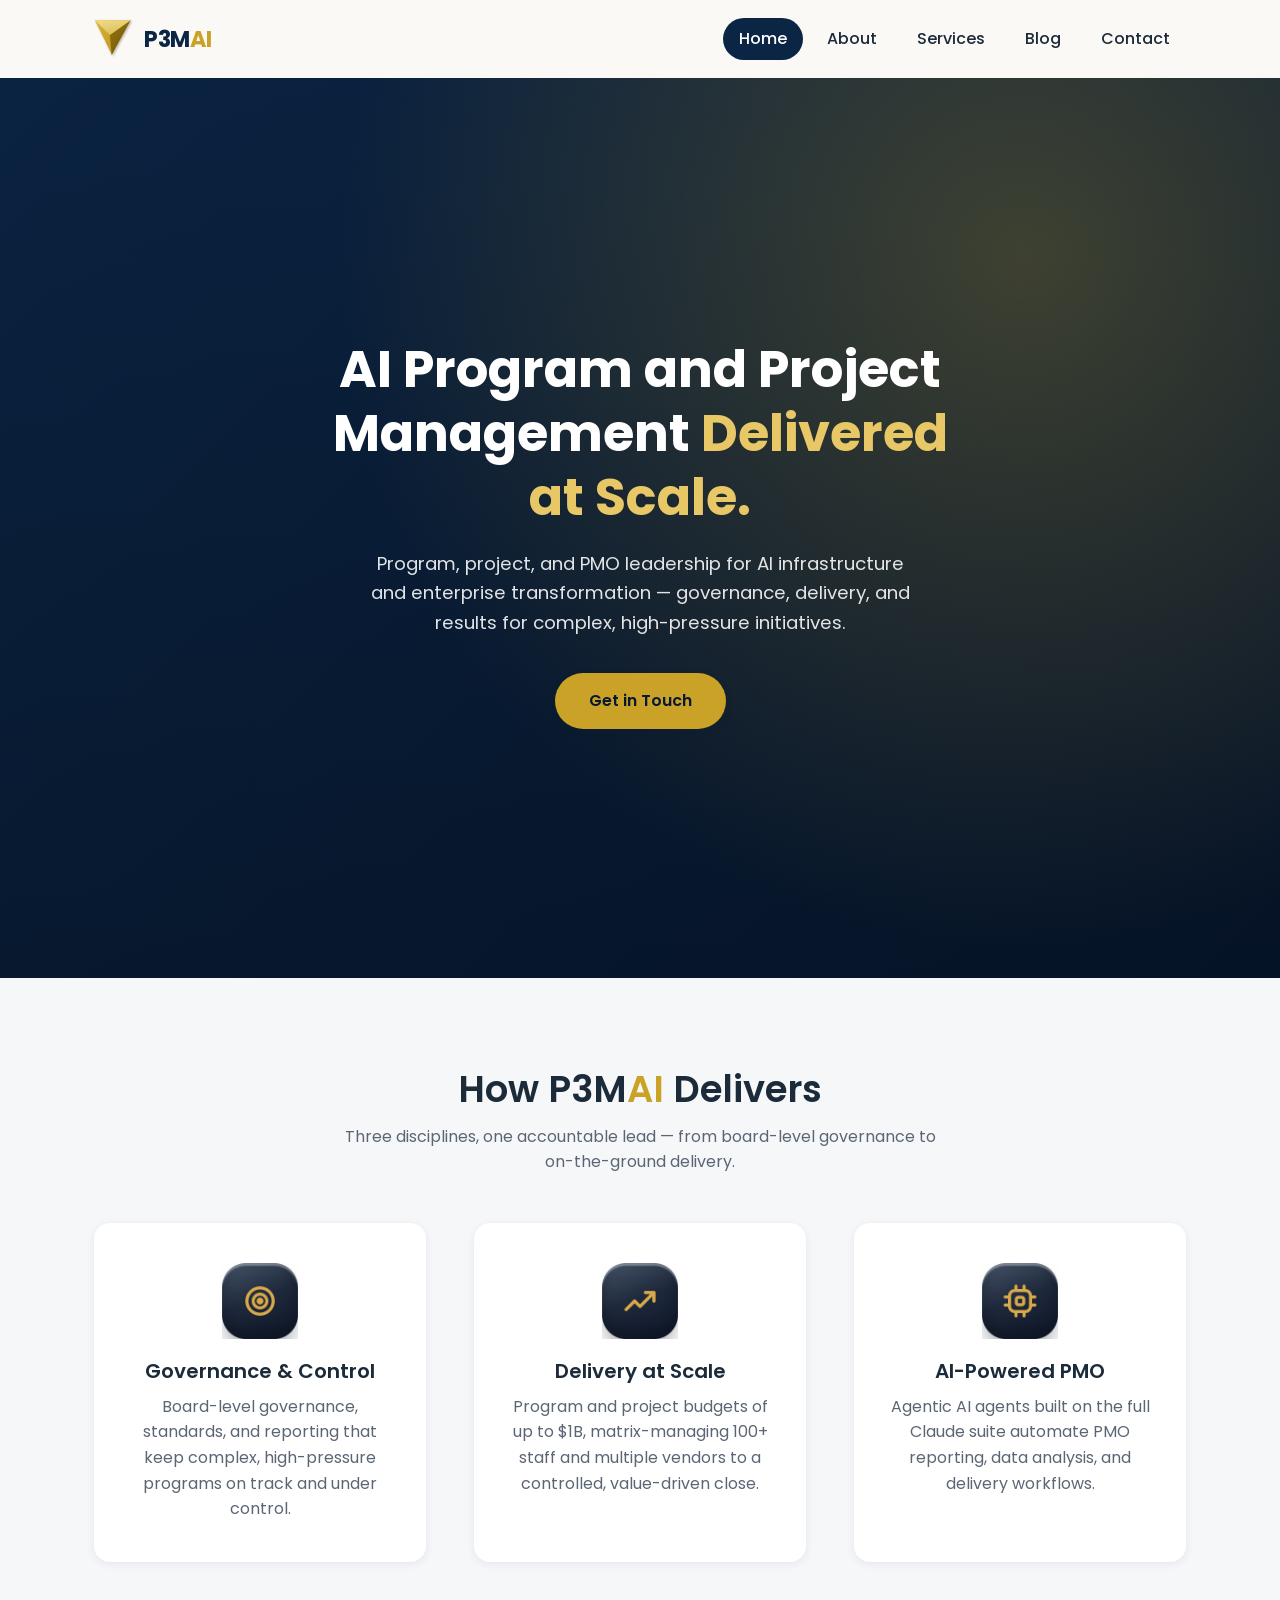
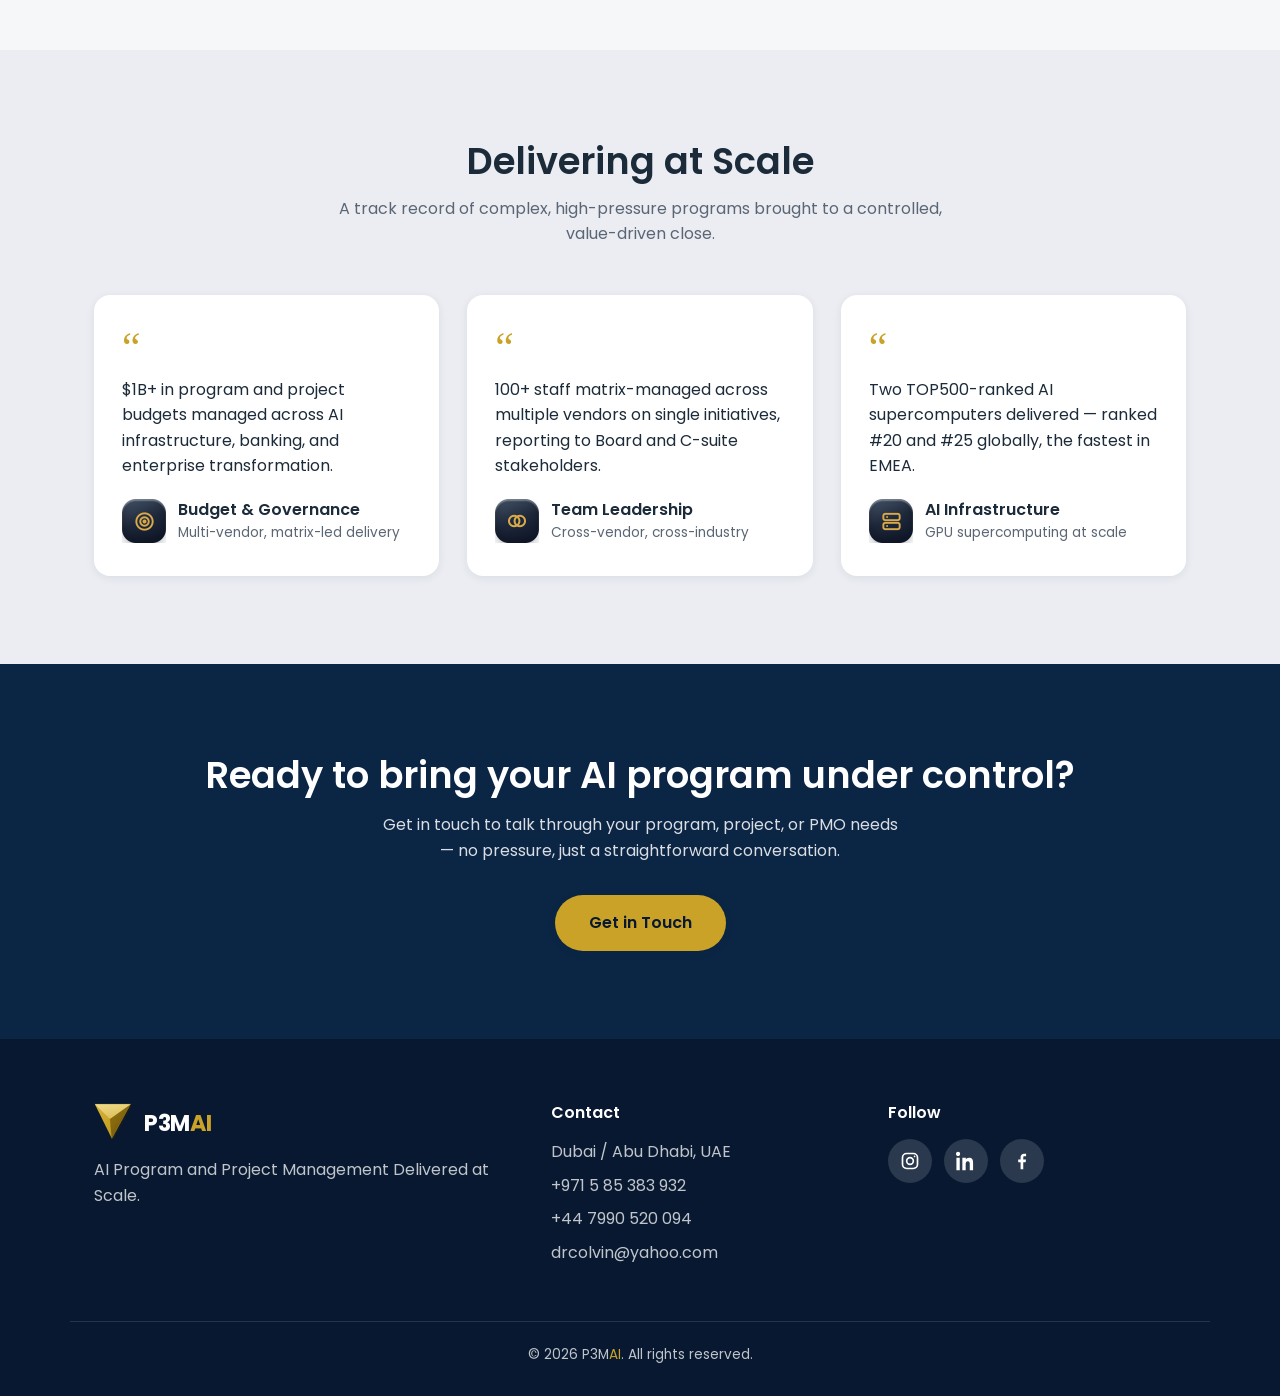
==== index.html @ a496d107 "Website: P3MAI logo lockup across pages + cache-bust + image fix Add the "P3MAI" text lockup beside " ====
<!DOCTYPE html>
<html lang="en">
<head>
  <meta charset="UTF-8">
  <meta name="viewport" content="width=device-width, initial-scale=1.0">
  <title>P3MAI | AI Program and Project Management Delivered at Scale</title>
  <meta name="description" content="P3MAI delivers Program, Project, and PMO management for AI infrastructure and enterprise transformation — governance, delivery, and results at scale.">
  <link rel="icon" type="image/svg+xml" href="favicon.svg?v=2">
  <link rel="preconnect" href="https://fonts.googleapis.com">
  <link rel="preconnect" href="https://fonts.gstatic.com" crossorigin>
  <link href="https://fonts.googleapis.com/css2?family=Poppins:wght@400;500;600;700&display=swap" rel="stylesheet">
  <link rel="stylesheet" href="style.css?v=4">
</head>
<body>

  <div class="page-transition" id="page-transition" aria-hidden="true">
    <div class="loader-mark">P</div>
  </div>

  <header class="site-header">
    <nav class="navbar container">
      <a href="index.html" class="logo"><img src="logo-triangle-navy.svg" alt="P3MAI" class="logo-mark"><span class="logo-text">P3M<span class="brand-ai">AI</span></span></a>
      <button class="nav-toggle" aria-label="Toggle navigation" aria-expanded="false">
        <span></span><span></span><span></span>
      </button>
      <ul class="nav-links">
        <li><a href="index.html" class="active">Home</a></li>
        <li><a href="about.html">About</a></li>
        <li><a href="services.html">Services</a></li>
        <li><a href="blog.html">Blog</a></li>
        <li><a href="contact.html">Contact</a></li>
      </ul>
    </nav>
  </header>

  <main>

    <!-- Hero -->
    <section class="hero">
      <div class="container hero-content">
        <h1>AI Program and Project Management <span>Delivered at Scale.</span></h1>
        <p>Program, project, and PMO leadership for AI infrastructure and enterprise transformation — governance, delivery, and results for complex, high-pressure initiatives.</p>
        <a href="contact.html" class="btn btn-accent">Get in Touch</a>
      </div>
    </section>

    <!-- Features -->
    <section class="features">
      <div class="container">
        <h2 class="section-title reveal">How P3M<span style="color:#C9A227">AI</span> Delivers</h2>
        <p class="section-subtitle reveal">Three disciplines, one accountable lead — from board-level governance to on-the-ground delivery.</p>
        <div class="feature-cards">
          <div class="card reveal">
            <div class="card-icon" style="background:none;width:76px;height:76px;"><img src="governance-and-control.png" alt="Governance and Control" style="width:100%;height:100%;display:block;"></div>
            <h3>Governance &amp; Control</h3>
            <p>Board-level governance, standards, and reporting that keep complex, high-pressure programs on track and under control.</p>
          </div>
          <div class="card reveal">
            <div class="card-icon" style="background:none;width:76px;height:76px;"><img src="delivery-at-scale.png" alt="Delivery at Scale" style="width:100%;height:100%;display:block;"></div>
            <h3>Delivery at Scale</h3>
            <p>Program and project budgets of up to $1B, matrix-managing 100+ staff and multiple vendors to a controlled, value-driven close.</p>
          </div>
          <div class="card reveal">
            <div class="card-icon" style="background:none;width:76px;height:76px;"><img src="ai-powered-pmo.png" alt="AI-Powered PMO" style="width:100%;height:100%;display:block;"></div>
            <h3>AI-Powered PMO</h3>
            <p>Agentic AI agents built on the full Claude suite automate PMO reporting, data analysis, and delivery workflows.</p>
          </div>
        </div>
      </div>
    </section>

    <!-- Track record -->
    <section class="testimonials">
      <div class="container">
        <h2 class="section-title reveal">Delivering at Scale</h2>
        <p class="section-subtitle reveal">A track record of complex, high-pressure programs brought to a controlled, value-driven close.</p>
        <div class="testimonial-grid">
          <div class="testimonial-card reveal">
            <div class="quote-mark">&ldquo;</div>
            <p class="quote">$1B+ in program and project budgets managed across AI infrastructure, banking, and enterprise transformation.</p>
            <div class="testimonial-author">
              <div class="author-avatar" style="background:none;width:44px;height:44px;"><img src="mini-budget-governance.png" alt="Budget and Governance" style="width:100%;height:100%;display:block;"></div>
              <div>
                <div class="author-name">Budget &amp; Governance</div>
                <div class="author-role">Multi-vendor, matrix-led delivery</div>
              </div>
            </div>
          </div>
          <div class="testimonial-card reveal">
            <div class="quote-mark">&ldquo;</div>
            <p class="quote">100+ staff matrix-managed across multiple vendors on single initiatives, reporting to Board and C-suite stakeholders.</p>
            <div class="testimonial-author">
              <div class="author-avatar" style="background:none;width:44px;height:44px;"><img src="mini-team-leadership.png" alt="Team Leadership" style="width:100%;height:100%;display:block;"></div>
              <div>
                <div class="author-name">Team Leadership</div>
                <div class="author-role">Cross-vendor, cross-industry</div>
              </div>
            </div>
          </div>
          <div class="testimonial-card reveal">
            <div class="quote-mark">&ldquo;</div>
            <p class="quote">Two TOP500-ranked AI supercomputers delivered — ranked #20 and #25 globally, the fastest in EMEA.</p>
            <div class="testimonial-author">
              <div class="author-avatar" style="background:none;width:44px;height:44px;"><img src="mini-ai-infrastructure.png" alt="AI Infrastructure" style="width:100%;height:100%;display:block;"></div>
              <div>
                <div class="author-name">AI Infrastructure</div>
                <div class="author-role">GPU supercomputing at scale</div>
              </div>
            </div>
          </div>
        </div>
      </div>
    </section>

    <!-- CTA -->
    <section class="cta">
      <div class="container cta-content reveal">
        <h2>Ready to bring your AI program under control?</h2>
        <p>Get in touch to talk through your program, project, or PMO needs — no pressure, just a straightforward conversation.</p>
        <a href="contact.html" class="btn btn-accent">Get in Touch</a>
      </div>
    </section>

  </main>

  <footer class="site-footer">
    <div class="container footer-grid">
      <div class="footer-brand">
        <span class="footer-logo-lockup"><img src="logo-triangle-white.svg" alt="P3MAI" class="footer-logo-mark"><span class="logo-text">P3M<span class="brand-ai">AI</span></span></span>
        <p>AI Program and Project Management Delivered at Scale.</p>
      </div>
      <div class="footer-contact">
        <h4>Contact</h4>
        <p>Dubai / Abu Dhabi, UAE</p>
        <p><a href="tel:+971585383932">+971 5 85 383 932</a></p>
        <p><a href="tel:+447990520094">+44 7990 520 094</a></p>
        <p><a href="mailto:drcolvin@yahoo.com">drcolvin@yahoo.com</a></p>
      </div>
      <div class="footer-social">
        <h4>Follow</h4>
        <div class="social-row">
          <a href="https://instagram.com" target="_blank" rel="noopener" aria-label="Instagram">
            <svg viewBox="0 0 24 24" width="20" height="20" fill="none" stroke="currentColor" stroke-width="2"><rect x="3" y="3" width="18" height="18" rx="5"/><circle cx="12" cy="12" r="4"/><circle cx="17.5" cy="6.5" r="1" fill="currentColor" stroke="none"/></svg>
          </a>
          <a href="https://www.linkedin.com/in/douglascolvin/" target="_blank" rel="noopener" aria-label="LinkedIn">
            <svg viewBox="0 0 24 24" width="20" height="20" fill="currentColor"><path d="M4.98 3.5C4.98 4.88 3.87 6 2.5 6S0 4.88 0 3.5 1.12 1 2.5 1s2.48 1.12 2.48 2.5zM.5 8h4V23h-4V8zm7.5 0h3.83v2.05h.05c.53-1 1.85-2.05 3.8-2.05 4.07 0 4.82 2.68 4.82 6.16V23h-4v-6.84c0-1.63-.03-3.73-2.27-3.73-2.27 0-2.62 1.77-2.62 3.6V23h-4V8z"/></svg>
          </a>
          <a href="https://facebook.com" target="_blank" rel="noopener" aria-label="Facebook">
            <svg viewBox="0 0 24 24" width="20" height="20" fill="currentColor"><path d="M13.5 22v-8.5h2.85l.43-3.31H13.5V8c0-.96.27-1.62 1.65-1.62h1.76V3.42C16.6 3.36 15.6 3.27 14.43 3.27c-2.45 0-4.13 1.5-4.13 4.24v2.68H7.44v3.31h2.86V22h3.2z"/></svg>
          </a>
        </div>
      </div>
    </div>
    <div class="footer-bottom container">
      <p>&copy; 2026 P3M<span style="color:#C9A227">AI</span>. All rights reserved.</p>
    </div>
  </footer>

  <script src="script.js"></script>
</body>
</html>
---- style.css ----
/* =========================================================
   P3MAI — Shared Stylesheet
   ========================================================= */

:root {
  --color-primary: #0B2545;
  --color-primary-dark: #071830;
  --color-primary-light: #1B3F6E;
  --color-accent: #C9A227;
  --color-accent-dark: #A8841C;
  --color-danger: #C0392B;
  --color-bg: #F6F7F9;
  --color-bg-alt: #EBEDF2;
  --color-text: #1C2B3A;
  --color-text-muted: #5B6675;
  --color-white: #ffffff;
  --font-main: 'Poppins', 'Segoe UI', system-ui, -apple-system, sans-serif;

  --radius-sm: 8px;
  --radius-md: 16px;
  --radius-lg: 28px;
  --shadow-sm: 0 2px 8px rgba(11, 37, 69, 0.08);
  --shadow-md: 0 8px 24px rgba(11, 37, 69, 0.12);
  --shadow-lg: 0 16px 40px rgba(11, 37, 69, 0.20);
  --transition: 0.25s ease;
}

/* ---------- Reset ---------- */
* , *::before, *::after { box-sizing: border-box; }
html { scroll-behavior: smooth; }
body, h1, h2, h3, h4, p, ul, blockquote, figure { margin: 0; }
ul { padding: 0; list-style: none; }
img { max-width: 100%; display: block; }
a { color: inherit; text-decoration: none; transition: color var(--transition); }
button { font: inherit; cursor: pointer; border: none; background: none; }
input, textarea { font: inherit; }

body {
  font-family: var(--font-main);
  background: var(--color-bg);
  color: var(--color-text);
  line-height: 1.6;
  -webkit-font-smoothing: antialiased;
}

.container {
  width: 100%;
  max-width: 1140px;
  margin: 0 auto;
  padding: 0 24px;
}

h1, h2, h3, h4 { font-weight: 600; line-height: 1.25; color: var(--color-text); }
h1 { font-size: clamp(2.1rem, 4vw, 3.2rem); font-weight: 700; }
h2 { font-size: clamp(1.6rem, 3vw, 2.3rem); }
h3 { font-size: 1.25rem; }
p { color: var(--color-text-muted); }

section { padding: 88px 0; }

.section-title { text-align: center; margin-bottom: 12px; }
.section-subtitle {
  text-align: center;
  max-width: 620px;
  margin: 0 auto 48px;
}

/* ---------- Buttons ---------- */
.btn {
  display: inline-block;
  padding: 15px 34px;
  border-radius: 999px;
  font-weight: 600;
  font-size: 1rem;
  transition: transform var(--transition), box-shadow var(--transition), background var(--transition);
}
.btn-primary {
  background: var(--color-primary);
  color: var(--color-white);
  box-shadow: var(--shadow-sm);
}
.btn-primary:hover {
  background: var(--color-primary-light);
  transform: translateY(-3px);
  box-shadow: var(--shadow-md);
}
.btn-accent {
  background: var(--color-accent);
  color: var(--color-primary-dark);
  box-shadow: var(--shadow-sm);
}
.btn-accent:hover {
  background: var(--color-accent-dark);
  color: var(--color-primary-dark);
  transform: translateY(-3px);
  box-shadow: var(--shadow-md);
}
.btn-outline {
  background: transparent;
  color: var(--color-primary);
  border: 2px solid var(--color-primary);
  padding: 13px 32px;
}
.btn-outline:hover {
  background: var(--color-primary);
  color: var(--color-white);
  transform: translateY(-3px);
}
.btn-block { display: block; width: 100%; text-align: center; }

/* =========================================================
   Header / Navigation
   ========================================================= */
.site-header {
  position: sticky;
  top: 0;
  z-index: 100;
  background: rgba(250, 249, 246, 0.92);
  backdrop-filter: blur(8px);
  box-shadow: 0 1px 0 rgba(45, 52, 54, 0.06);
  transition: box-shadow var(--transition);
}
.site-header.scrolled { box-shadow: var(--shadow-sm); }

.navbar {
  display: flex;
  align-items: center;
  justify-content: space-between;
  padding: 18px 24px;
}

.logo {
  display: flex;
  align-items: center;
}
.logo-mark {
  display: block;
  height: 40px;
  width: auto;
}
.logo-text {
  margin-left: 10px;
  font-weight: 700;
  font-size: 1.4rem;
  letter-spacing: -0.5px;
  line-height: 1;
  color: var(--color-primary);
}
.logo-text .brand-ai { color: var(--color-accent); }

.nav-links {
  display: flex;
  gap: 8px;
  align-items: center;
}

.nav-links li a {
  display: inline-block;
  padding: 8px 16px;
  border-radius: 999px;
  font-weight: 500;
  color: var(--color-text);
  position: relative;
  transition: color var(--transition), background var(--transition);
}
.nav-links li a:hover { background: var(--color-bg-alt); color: var(--color-primary); }
.nav-links li a.active {
  background: var(--color-primary);
  color: var(--color-white);
}

.nav-toggle {
  display: none;
  flex-direction: column;
  gap: 5px;
  padding: 8px;
  z-index: 110;
}
.nav-toggle span {
  width: 26px;
  height: 3px;
  border-radius: 2px;
  background: var(--color-primary);
  transition: transform var(--transition), opacity var(--transition);
}
.nav-toggle.open span:nth-child(1) { transform: translateY(8px) rotate(45deg); }
.nav-toggle.open span:nth-child(2) { opacity: 0; }
.nav-toggle.open span:nth-child(3) { transform: translateY(-8px) rotate(-45deg); }

/* =========================================================
   Hero
   ========================================================= */
.hero {
  background: linear-gradient(135deg, var(--color-primary) 0%, var(--color-primary-dark) 100%);
  color: var(--color-white);
  min-height: 100vh;
  display: flex;
  align-items: center;
  padding: 120px 0 110px;
  text-align: center;
  position: relative;
  overflow: hidden;
}
.hero::before {
  content: "";
  position: absolute;
  inset: 0;
  background: linear-gradient(180deg, rgba(0,0,0,0.05) 0%, rgba(0,0,0,0.22) 100%);
  pointer-events: none;
}
.hero::after {
  content: "";
  position: absolute;
  inset: 0;
  background: radial-gradient(circle at 80% 20%, rgba(201,162,39,0.28), transparent 55%);
  pointer-events: none;
}
.hero-content { position: relative; z-index: 1; max-width: 720px; margin: 0 auto; width: 100%; }
.hero h1 { color: var(--color-white); margin-bottom: 20px; }
.hero h1 span { color: #E8C766; }
.hero p {
  color: rgba(255,255,255,0.88);
  font-size: 1.15rem;
  max-width: 560px;
  margin: 0 auto 36px;
}

.page-hero {
  background: linear-gradient(135deg, var(--color-primary) 0%, var(--color-primary-dark) 100%);
  color: var(--color-white);
  padding: 100px 0 64px;
  text-align: center;
}
.page-hero h1 { color: var(--color-white); }
.page-hero p { color: rgba(255,255,255,0.85); max-width: 560px; margin: 14px auto 0; }

/* =========================================================
   Feature cards (Home)
   ========================================================= */
.feature-cards {
  display: grid;
  grid-template-columns: repeat(3, 1fr);
  gap: 48px;
}
.card {
  background: var(--color-white);
  border-radius: var(--radius-md);
  padding: 40px 32px;
  text-align: center;
  box-shadow: var(--shadow-sm);
  transition: transform var(--transition), box-shadow var(--transition);
}
.card:hover { transform: translateY(-8px); box-shadow: var(--shadow-md); }
.card-icon {
  width: 64px;
  height: 64px;
  border-radius: 50%;
  background: var(--color-bg-alt);
  display: flex;
  align-items: center;
  justify-content: center;
  font-size: 1.8rem;
  margin: 0 auto 20px;
}
.card h3 { margin-bottom: 10px; }

/* =========================================================
   Testimonials
   ========================================================= */
.testimonials { background: var(--color-bg-alt); }
.testimonial-grid {
  display: grid;
  grid-template-columns: repeat(3, 1fr);
  gap: 28px;
}
.testimonial-card {
  background: var(--color-white);
  border-radius: var(--radius-md);
  padding: 32px 28px;
  box-shadow: var(--shadow-sm);
  transition: transform var(--transition), box-shadow var(--transition);
}
.testimonial-card:hover { transform: translateY(-8px); box-shadow: var(--shadow-md); }
.testimonial-card .quote-mark {
  font-size: 2.6rem;
  color: var(--color-accent);
  line-height: 1;
  font-family: Georgia, serif;
}
.testimonial-card p.quote { color: var(--color-text); margin: 8px 0 18px; }
.testimonial-author { display: flex; align-items: center; gap: 12px; }
.author-avatar {
  width: 42px;
  height: 42px;
  border-radius: 50%;
  background: var(--color-primary);
  color: var(--color-white);
  display: flex;
  align-items: center;
  justify-content: center;
  font-weight: 600;
  flex-shrink: 0;
}
.author-name { font-weight: 600; color: var(--color-text); }
.author-role { font-size: 0.85rem; color: var(--color-text-muted); }

/* =========================================================
   CTA
   ========================================================= */
.cta {
  background: var(--color-primary);
  color: var(--color-white);
  text-align: center;
}
.cta h2 { color: var(--color-white); margin-bottom: 14px; }
.cta p { color: rgba(255,255,255,0.85); max-width: 520px; margin: 0 auto 32px; }

/* =========================================================
   About page
   ========================================================= */
.about-grid {
  display: grid;
  grid-template-columns: 250px 1fr;
  gap: 56px;
  align-items: center;
}
.photo-placeholder {
  width: 250px;
  height: 250px;
  border-radius: 50%;
  background: linear-gradient(135deg, var(--color-primary-light), var(--color-primary));
  display: flex;
  align-items: center;
  justify-content: center;
  color: var(--color-white);
  font-size: 3.2rem;
  font-weight: 700;
  margin: 0 auto;
  box-shadow: var(--shadow-lg);
  border: 6px solid var(--color-white);
  flex-shrink: 0;
}
.about-photo {
  width: 250px;
  height: 250px;
  border-radius: 50%;
  object-fit: cover;
  object-position: top;
  margin: 0 auto;
  box-shadow: var(--shadow-lg);
  border: 6px solid var(--color-white);
  flex-shrink: 0;
  background: var(--color-bg);
}
.story-text h2 { margin-bottom: 16px; }
.story-text p { margin-bottom: 14px; }

/* ---------- Timeline ---------- */
.timeline {
  position: relative;
  display: grid;
  grid-template-columns: repeat(4, 1fr);
  gap: 24px;
  margin-top: 48px;
}
.timeline::before {
  content: "";
  position: absolute;
  top: 15px;
  left: 12.5%;
  right: 12.5%;
  height: 2px;
  background: var(--color-bg-alt);
  z-index: 0;
}
.timeline-item {
  position: relative;
  z-index: 1;
  text-align: center;
  padding: 0 8px;
}
.timeline-dot {
  width: 32px;
  height: 32px;
  border-radius: 50%;
  background: var(--color-primary);
  box-shadow: 0 0 0 6px var(--color-bg);
  margin: 0 auto 18px;
}
.timeline-year {
  font-weight: 700;
  color: var(--color-primary);
  font-size: 1.1rem;
  margin-bottom: 6px;
}
.timeline-label { font-size: 0.9rem; color: var(--color-text-muted); }

.mission {
  background: var(--color-primary);
  border-radius: var(--radius-lg);
  max-width: 900px;
  margin: 0 auto;
  padding: 56px 40px;
  text-align: center;
}
.mission blockquote {
  color: var(--color-white);
  font-size: clamp(1.3rem, 2.6vw, 1.8rem);
  font-weight: 500;
  font-style: italic;
  line-height: 1.5;
}

.values-grid {
  display: grid;
  grid-template-columns: repeat(3, 1fr);
  gap: 28px;
  margin-top: 40px;
}
.value-card {
  text-align: center;
  padding: 32px 20px;
  border-radius: var(--radius-md);
  background: var(--color-bg-alt);
  transition: transform var(--transition), background var(--transition);
}
.value-card:hover { transform: translateY(-8px); background: var(--color-white); box-shadow: var(--shadow-md); }
.value-card h3 { color: var(--color-primary); margin-bottom: 8px; }

.certifications { text-align: center; }
.cert-list {
  display: flex;
  justify-content: center;
  gap: 20px;
  flex-wrap: wrap;
  margin-top: 32px;
}
.cert-item {
  background: var(--color-white);
  border: 1px solid rgba(11,37,69,0.15);
  border-radius: 999px;
  padding: 14px 28px;
  font-weight: 600;
  color: var(--color-primary);
  box-shadow: var(--shadow-sm);
  transition: transform var(--transition), box-shadow var(--transition);
}
.cert-item:hover { transform: translateY(-8px); box-shadow: var(--shadow-md); }

/* =========================================================
   Services page
   ========================================================= */
.services-grid {
  display: grid;
  grid-template-columns: repeat(3, 1fr);
  gap: 28px;
  align-items: start;
}
.pricing-card {
  background: var(--color-white);
  border-radius: var(--radius-md);
  padding: 40px 32px;
  box-shadow: var(--shadow-sm);
  display: flex;
  flex-direction: column;
  height: 100%;
  transition: transform var(--transition), box-shadow var(--transition);
  border-top: 5px solid var(--color-primary);
  position: relative;
}
/* Scoped to .services-grid so this beats the `.reveal.in-view` transform (same
   specificity, later in the file) that otherwise pins the cards and cancels the
   hover scale. */
.services-grid .pricing-card:hover { transform: scale(1.05) translateY(-8px); box-shadow: var(--shadow-lg); z-index: 3; }
.pricing-card.featured {
  border: 2px solid var(--color-accent);
  border-top: 5px solid var(--color-accent);
  position: relative;
  transform: scale(1.05);
  box-shadow: var(--shadow-lg);
  z-index: 2;
}
.pricing-card.featured:hover { transform: scale(1.05) translateY(-8px); box-shadow: var(--shadow-lg); }
.popular-badge {
  position: absolute;
  top: -15px;
  left: 50%;
  transform: translateX(-50%);
  background: var(--color-accent);
  color: var(--color-primary-dark);
  font-size: 0.72rem;
  font-weight: 700;
  text-transform: uppercase;
  letter-spacing: 0.06em;
  padding: 7px 20px;
  border-radius: 999px;
  box-shadow: var(--shadow-sm);
  white-space: nowrap;
}
.pricing-card .package-name { font-size: 1.05rem; color: var(--color-text-muted); font-weight: 600; text-transform: uppercase; letter-spacing: 0.04em; margin-bottom: 6px; }
.pricing-card .price { font-size: 1.4rem; font-weight: 700; color: var(--color-primary); margin-bottom: 4px; line-height: 1.3; }
.pricing-card .price span { font-size: 0.95rem; color: var(--color-text-muted); font-weight: 500; }
.pricing-card .feature-list { margin: 24px 0 28px; flex-grow: 1; }
.pricing-card .feature-list li {
  padding: 9px 0;
  border-bottom: 1px solid var(--color-bg-alt);
  color: var(--color-text);
  display: flex;
  align-items: flex-start;
  gap: 10px;
}
.pricing-card .feature-list li:last-child { border-bottom: none; }
.pricing-card .feature-list li::before {
  content: "✓";
  color: var(--color-accent-dark);
  font-weight: 700;
  flex-shrink: 0;
}
.pricing-card .btn-accent:hover { transform: translateY(-3px) scale(1.04); }
.pricing-card .btn + .btn { margin-top: 12px; }

/* ---------- Comparison table ---------- */
.comparison-wrap {
  margin-top: 64px;
  overflow-x: auto;
  border-radius: var(--radius-md);
  box-shadow: var(--shadow-sm);
}
.comparison-table {
  width: 100%;
  min-width: 620px;
  border-collapse: collapse;
  background: var(--color-white);
}
.comparison-table caption {
  text-align: left;
  padding: 20px 24px 4px;
  font-weight: 700;
  font-size: 1.05rem;
  color: var(--color-text);
}
.comparison-table th,
.comparison-table td {
  padding: 14px 20px;
  text-align: center;
  border-bottom: 1px solid var(--color-bg-alt);
  color: var(--color-text-muted);
}
.comparison-table th:first-child,
.comparison-table td:first-child {
  text-align: left;
  font-weight: 600;
  color: var(--color-text);
}
.comparison-table thead th {
  background: var(--color-bg-alt);
  color: var(--color-text);
  font-weight: 700;
  white-space: nowrap;
}
.comparison-table th:nth-child(2),
.comparison-table td:nth-child(2) { background: rgba(201,162,39,0.08); }
.comparison-table td.check { color: var(--color-accent-dark); font-weight: 700; font-size: 1.1rem; }
.comparison-table tbody tr:last-child th,
.comparison-table tbody tr:last-child td { border-bottom: none; }

/* =========================================================
   Blog page
   ========================================================= */
.blog-layout {
  display: grid;
  grid-template-columns: 2fr 1fr;
  gap: 40px;
  align-items: start;
}
.blog-posts {
  display: flex;
  flex-direction: column;
  gap: 28px;
}
.blog-card {
  background: var(--color-white);
  border-radius: var(--radius-md);
  overflow: hidden;
  box-shadow: var(--shadow-sm);
  transition: transform var(--transition), box-shadow var(--transition);
  display: flex;
  flex-direction: row;
}
.blog-card:hover { transform: translateY(-8px); box-shadow: var(--shadow-md); }
.blog-thumb {
  flex: 0 0 220px;
  background: linear-gradient(135deg, var(--color-primary-light), var(--color-primary));
  display: flex;
  align-items: center;
  justify-content: center;
  color: rgba(255,255,255,0.55);
}
.blog-thumb svg { width: 40px; height: 40px; }
.blog-thumb img {
  width: 100%;
  height: 100%;
  object-fit: cover;
  display: block;
}
.blog-body { padding: 28px; display: flex; flex-direction: column; flex-grow: 1; }
.blog-date {
  font-size: 0.8rem;
  font-weight: 600;
  color: var(--color-accent-dark);
  text-transform: uppercase;
  letter-spacing: 0.04em;
  margin-bottom: 10px;
}
.blog-body h3 { margin-bottom: 10px; }
.blog-tags { display: flex; flex-wrap: wrap; gap: 8px; margin-bottom: 14px; }
.blog-tags .tag {
  background: var(--color-bg-alt);
  color: var(--color-primary);
  font-size: 0.72rem;
  font-weight: 700;
  text-transform: uppercase;
  letter-spacing: 0.04em;
  padding: 5px 13px;
  border-radius: 999px;
}
.blog-body p { flex-grow: 1; margin-bottom: 18px; }
.read-more {
  font-weight: 600;
  color: var(--color-primary);
  display: inline-flex;
  align-items: center;
  gap: 6px;
  transition: gap var(--transition), color var(--transition);
}
.read-more:hover { gap: 10px; color: var(--color-accent-dark); }

/* ---------- Blog sidebar ---------- */
.blog-sidebar { display: flex; flex-direction: column; gap: 24px; }
.sidebar-widget {
  background: var(--color-white);
  border-radius: var(--radius-md);
  padding: 28px;
  box-shadow: var(--shadow-sm);
}
.sidebar-widget h4 { margin-bottom: 16px; }
.author-widget { text-align: center; }
.author-widget .avatar {
  width: 72px;
  height: 72px;
  border-radius: 50%;
  background: linear-gradient(135deg, var(--color-primary-light), var(--color-primary));
  color: var(--color-white);
  display: flex;
  align-items: center;
  justify-content: center;
  font-weight: 700;
  font-size: 1.4rem;
  margin: 0 auto 14px;
}
.author-widget .avatar-photo {
  object-fit: cover;
  object-position: top;
  background: var(--color-bg);
  border: 3px solid var(--color-white);
  box-shadow: var(--shadow-sm);
}
.author-widget .author-title { font-size: 0.85rem; color: var(--color-text-muted); margin-bottom: 10px; }
.author-widget p { font-size: 0.9rem; margin-bottom: 14px; }
.author-widget a { color: var(--color-primary); font-weight: 600; font-size: 0.85rem; }
.author-widget a:hover { color: var(--color-accent-dark); }

.categories-widget ul { display: flex; flex-direction: column; }
.categories-widget li {
  display: flex;
  justify-content: space-between;
  align-items: center;
  padding: 11px 0;
  border-bottom: 1px solid var(--color-bg-alt);
  font-weight: 500;
  color: var(--color-text);
}
.categories-widget li:last-child { border-bottom: none; }
.categories-widget .count {
  font-size: 0.8rem;
  font-weight: 600;
  color: var(--color-text-muted);
  background: var(--color-bg-alt);
  padding: 2px 10px;
  border-radius: 999px;
}

/* =========================================================
   Contact page
   ========================================================= */
.contact-grid {
  display: grid;
  grid-template-columns: 1.2fr 1fr;
  gap: 48px;
  align-items: start;
}
.contact-form {
  background: var(--color-white);
  border-radius: var(--radius-md);
  padding: 40px;
  box-shadow: var(--shadow-sm);
}
.form-group { margin-bottom: 22px; }
.form-group label {
  display: block;
  font-weight: 600;
  margin-bottom: 8px;
  font-size: 0.92rem;
}
.form-group .optional { color: var(--color-text-muted); font-weight: 400; }
.form-group input,
.form-group textarea {
  width: 100%;
  padding: 13px 16px;
  border: 1.5px solid rgba(45,52,54,0.15);
  border-radius: var(--radius-sm);
  background: var(--color-bg);
  color: var(--color-text);
  transition: border-color var(--transition), box-shadow var(--transition);
}
.form-group input:focus,
.form-group textarea:focus {
  outline: none;
  border-color: var(--color-primary);
  box-shadow: 0 0 0 3px rgba(11,37,69,0.14);
}
.form-group textarea { resize: vertical; min-height: 130px; }

.field-error {
  display: none;
  color: var(--color-danger);
  font-size: 0.82rem;
  margin-top: 7px;
}
.form-group.has-error input,
.form-group.has-error textarea {
  border-color: var(--color-danger);
  box-shadow: 0 0 0 3px rgba(192,57,43,0.14);
}
.form-group.has-error .field-error { display: block; }

.form-success {
  margin-top: 18px;
  padding: 16px 20px;
  border-radius: var(--radius-sm);
  background: #e7f5ee;
  color: #1a6b45;
  font-weight: 500;
}
.hidden { display: none; }

.contact-info-card {
  background: var(--color-primary);
  color: var(--color-white);
  border-radius: var(--radius-md);
  padding: 40px;
  margin-bottom: 24px;
}
.contact-info-card h3 { color: var(--color-white); margin-bottom: 18px; }
.contact-info-row { display: flex; gap: 14px; margin-bottom: 16px; align-items: flex-start; }
.contact-info-row .icon { font-size: 1.2rem; }
.contact-info-row a, .contact-info-row span { color: rgba(255,255,255,0.92); }
.contact-info-row a:hover { color: var(--color-white); text-decoration: underline; }

.social-row { display: flex; gap: 12px; margin-top: 24px; }
.social-row a {
  width: 44px;
  height: 44px;
  border-radius: 50%;
  background: rgba(255,255,255,0.14);
  color: var(--color-white);
  display: flex;
  align-items: center;
  justify-content: center;
  font-size: 0.85rem;
  font-weight: 700;
  transition: background var(--transition), transform var(--transition);
}
.social-row a svg { width: 20px; height: 20px; }
.social-row a:hover { background: var(--color-accent); color: var(--color-primary-dark); transform: translateY(-3px); }

.map-embed {
  height: 280px;
  border-radius: var(--radius-md);
  overflow: hidden;
  box-shadow: var(--shadow-sm);
  margin-bottom: 24px;
}
.map-embed iframe { width: 100%; height: 100%; border: 0; display: block; }
.hours-card {
  background: var(--color-white);
  border-radius: var(--radius-md);
  padding: 28px;
  box-shadow: var(--shadow-sm);
}
.hours-card h3 { margin-bottom: 14px; font-size: 1.05rem; }
.hours-row { display: flex; justify-content: space-between; padding: 8px 0; border-bottom: 1px solid var(--color-bg-alt); }
.hours-row:last-child { border-bottom: none; }
.hours-row span:first-child { color: var(--color-text); font-weight: 500; }
.hours-row span:last-child { color: var(--color-text-muted); }

/* =========================================================
   Footer
   ========================================================= */
.site-footer {
  background: var(--color-primary-dark);
  color: rgba(255,255,255,0.85);
  padding: 64px 0 0;
}
.footer-social .social-row { margin-top: 4px; }
.footer-grid {
  display: grid;
  grid-template-columns: 1.4fr 1fr 1fr;
  gap: 40px;
  padding-bottom: 48px;
  border-bottom: 1px solid rgba(255,255,255,0.12);
}
.footer-brand h3 { color: var(--color-white); margin-bottom: 10px; }
.footer-brand p { color: rgba(255,255,255,0.65); }
.footer-logo-mark { display: block; height: 40px; width: auto; }
.footer-logo-lockup { display: inline-flex; align-items: center; gap: 10px; margin-bottom: 14px; }
.footer-brand .logo-text { margin-left: 0; color: var(--color-white); }
.footer-brand .logo-text .brand-ai { color: var(--color-accent); }
.site-footer h4 { color: var(--color-white); font-size: 1rem; margin-bottom: 16px; }
.site-footer p { color: rgba(255,255,255,0.75); margin-bottom: 8px; }
.site-footer a:hover { color: var(--color-accent); }
.site-footer .social-row a:hover { color: var(--color-primary-dark); }
.footer-bottom {
  padding: 22px 24px;
  text-align: center;
  font-size: 0.85rem;
  color: rgba(255,255,255,0.55);
}

/* =========================================================
   Scroll-reveal animation hook (see script.js)
   ========================================================= */
.reveal { opacity: 0; transform: translateY(24px); transition: opacity 0.6s ease, transform 0.6s ease; }
.reveal.in-view { opacity: 1; transform: translateY(0); }

/* =========================================================
   Page loader / transition overlay (see script.js)
   ========================================================= */
.page-transition {
  position: fixed;
  inset: 0;
  z-index: 9999;
  background: var(--color-bg);
  display: flex;
  align-items: center;
  justify-content: center;
  opacity: 1;
  transition: opacity 0.35s ease;
}
.page-transition.hide {
  opacity: 0;
  pointer-events: none;
}
.page-transition .loader-mark {
  width: 52px;
  height: 52px;
  border-radius: 50%;
  background: var(--color-primary);
  color: var(--color-white);
  display: flex;
  align-items: center;
  justify-content: center;
  font-family: var(--font-main);
  font-weight: 700;
  font-size: 1.3rem;
  animation: loader-pulse 0.9s ease-in-out infinite;
}
@keyframes loader-pulse {
  0%, 100% { transform: scale(1); opacity: 1; }
  50% { transform: scale(1.15); opacity: 0.72; }
}
@media (prefers-reduced-motion: reduce) {
  .page-transition .loader-mark { animation: none; }
  .page-transition { transition: none; }
}

/* =========================================================
   Responsive
   ========================================================= */
@media (max-width: 900px) {
  .about-grid { grid-template-columns: 1fr; text-align: center; }
  .contact-grid { grid-template-columns: 1fr; }
  .feature-cards,
  .testimonial-grid,
  .services-grid,
  .values-grid { grid-template-columns: repeat(2, 1fr); }
  .blog-layout { grid-template-columns: 1fr; }
  .footer-grid { grid-template-columns: 1fr 1fr; }
  .footer-brand { grid-column: 1 / -1; }
  .timeline { grid-template-columns: repeat(2, 1fr); gap: 40px 24px; }
  .timeline::before { display: none; }
}

@media (max-width: 700px) {
  .nav-toggle { display: flex; }
  .nav-links {
    position: fixed;
    top: 0;
    right: 0;
    height: 100vh;
    width: min(78%, 320px);
    background: var(--color-white);
    flex-direction: column;
    align-items: flex-start;
    padding: 100px 32px 40px;
    gap: 6px;
    box-shadow: var(--shadow-lg);
    transform: translateX(100%);
    transition: transform var(--transition);
  }
  .nav-links.open { transform: translateX(0); }
  .nav-links li { width: 100%; }
  .nav-links li a { display: block; width: 100%; }

  section { padding: 64px 0; }
  .hero { padding: 96px 0 72px; }

  .feature-cards,
  .testimonial-grid,
  .services-grid,
  .values-grid { grid-template-columns: 1fr; }
  .blog-card { flex-direction: column; }
  .blog-thumb { flex-basis: auto; height: 160px; }
  .footer-grid { grid-template-columns: 1fr; text-align: center; }
  .contact-info-row { justify-content: center; }
  .social-row { justify-content: center; }
  .cert-list { flex-direction: column; align-items: center; }
  .timeline { grid-template-columns: 1fr; gap: 32px; }
}
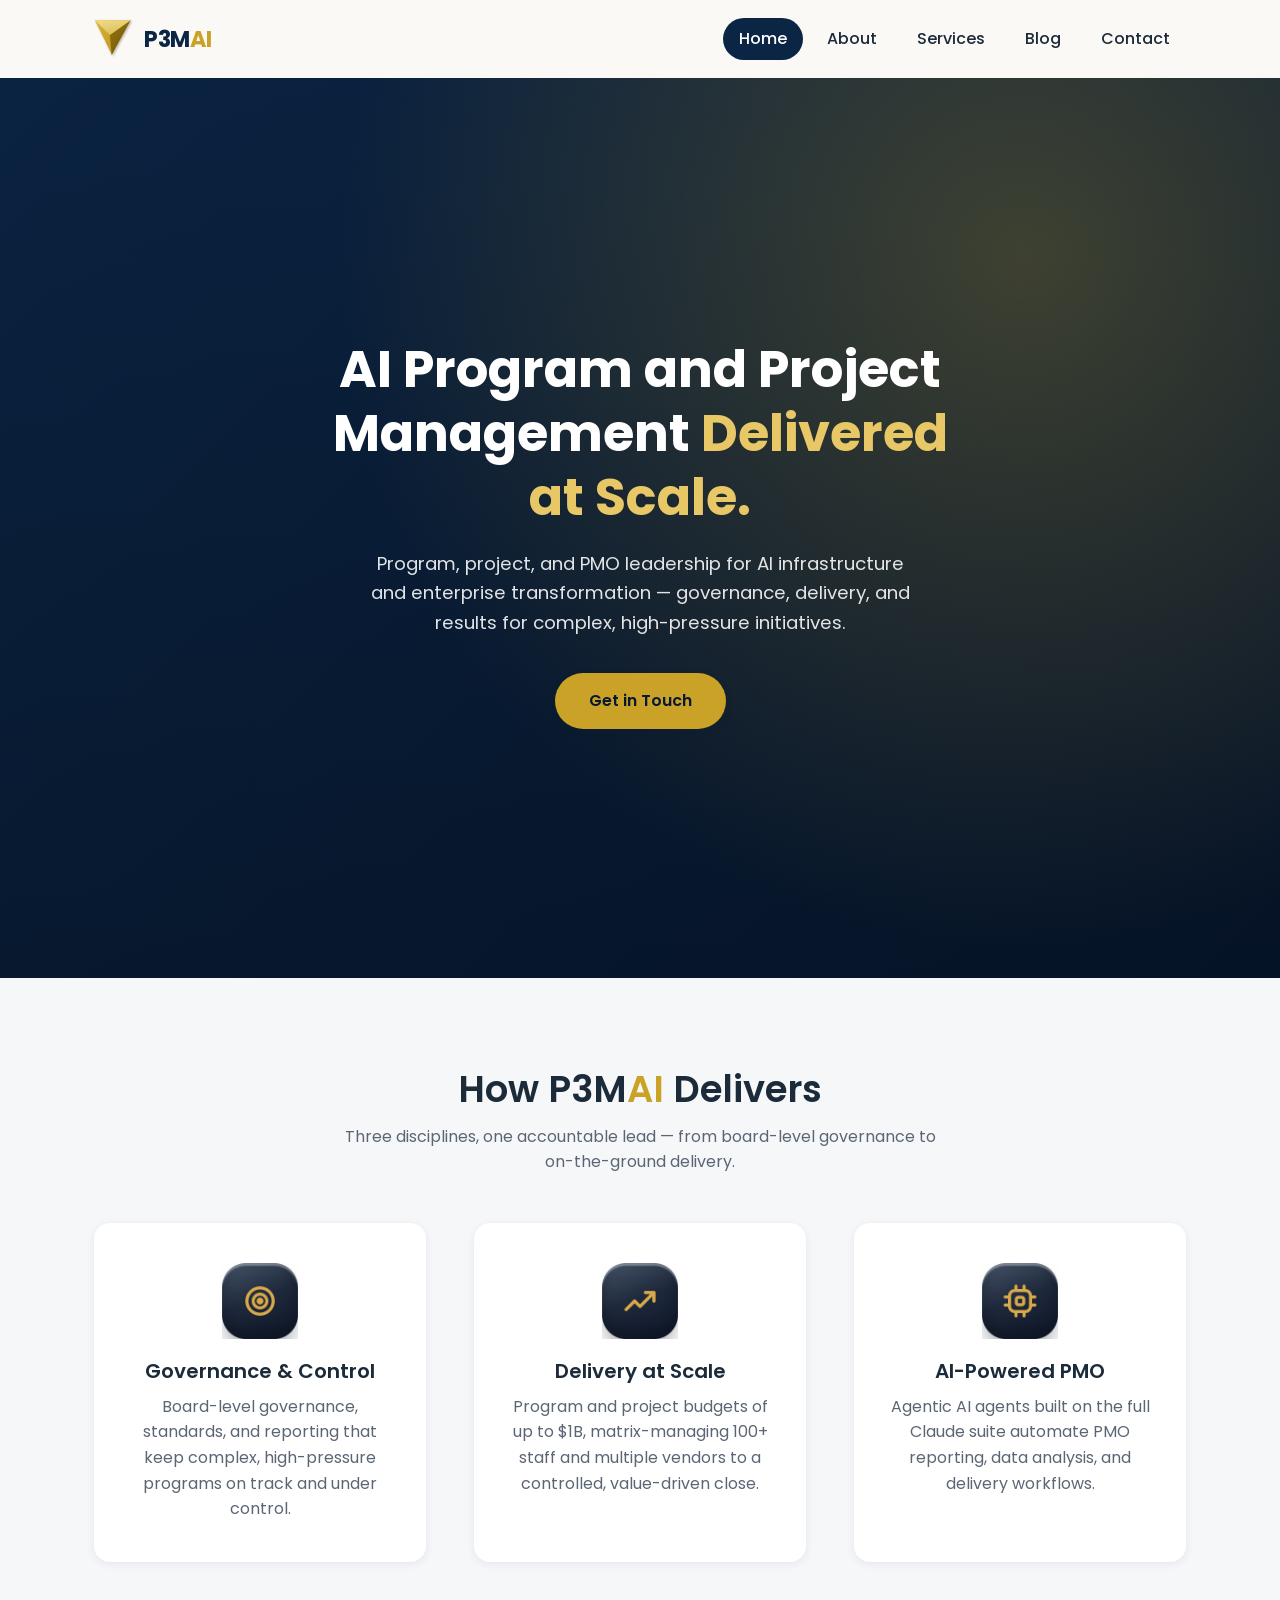
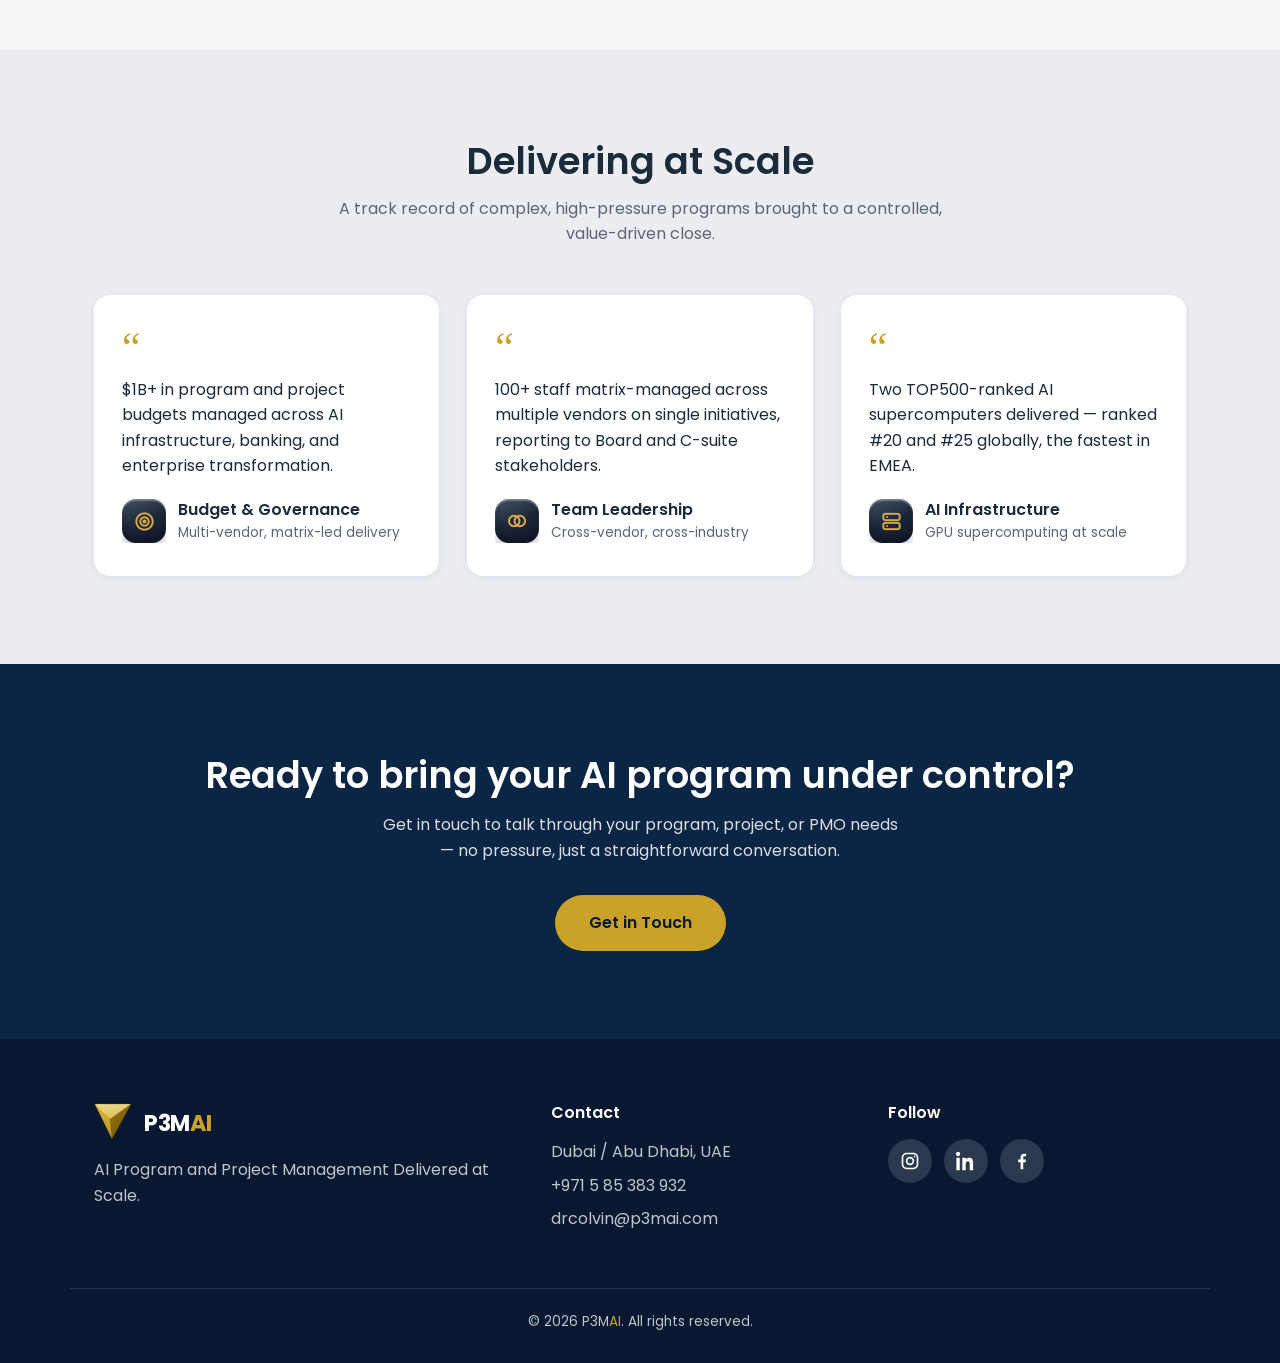
==== commit 2d87bcc1: "Update contact email to drcolvin@p3mai.com; remove UK mobile Replaces the personal contact emails (d" ====
--- a/index.html
+++ b/index.html
@@ -133,8 +133,7 @@
         <h4>Contact</h4>
         <p>Dubai / Abu Dhabi, UAE</p>
         <p><a href="tel:+971585383932">+971 5 85 383 932</a></p>
-        <p><a href="tel:+447990520094">+44 7990 520 094</a></p>
-        <p><a href="mailto:drcolvin@yahoo.com">drcolvin@yahoo.com</a></p>
+        <p><a href="mailto:drcolvin@p3mai.com">drcolvin@p3mai.com</a></p>
       </div>
       <div class="footer-social">
         <h4>Follow</h4>
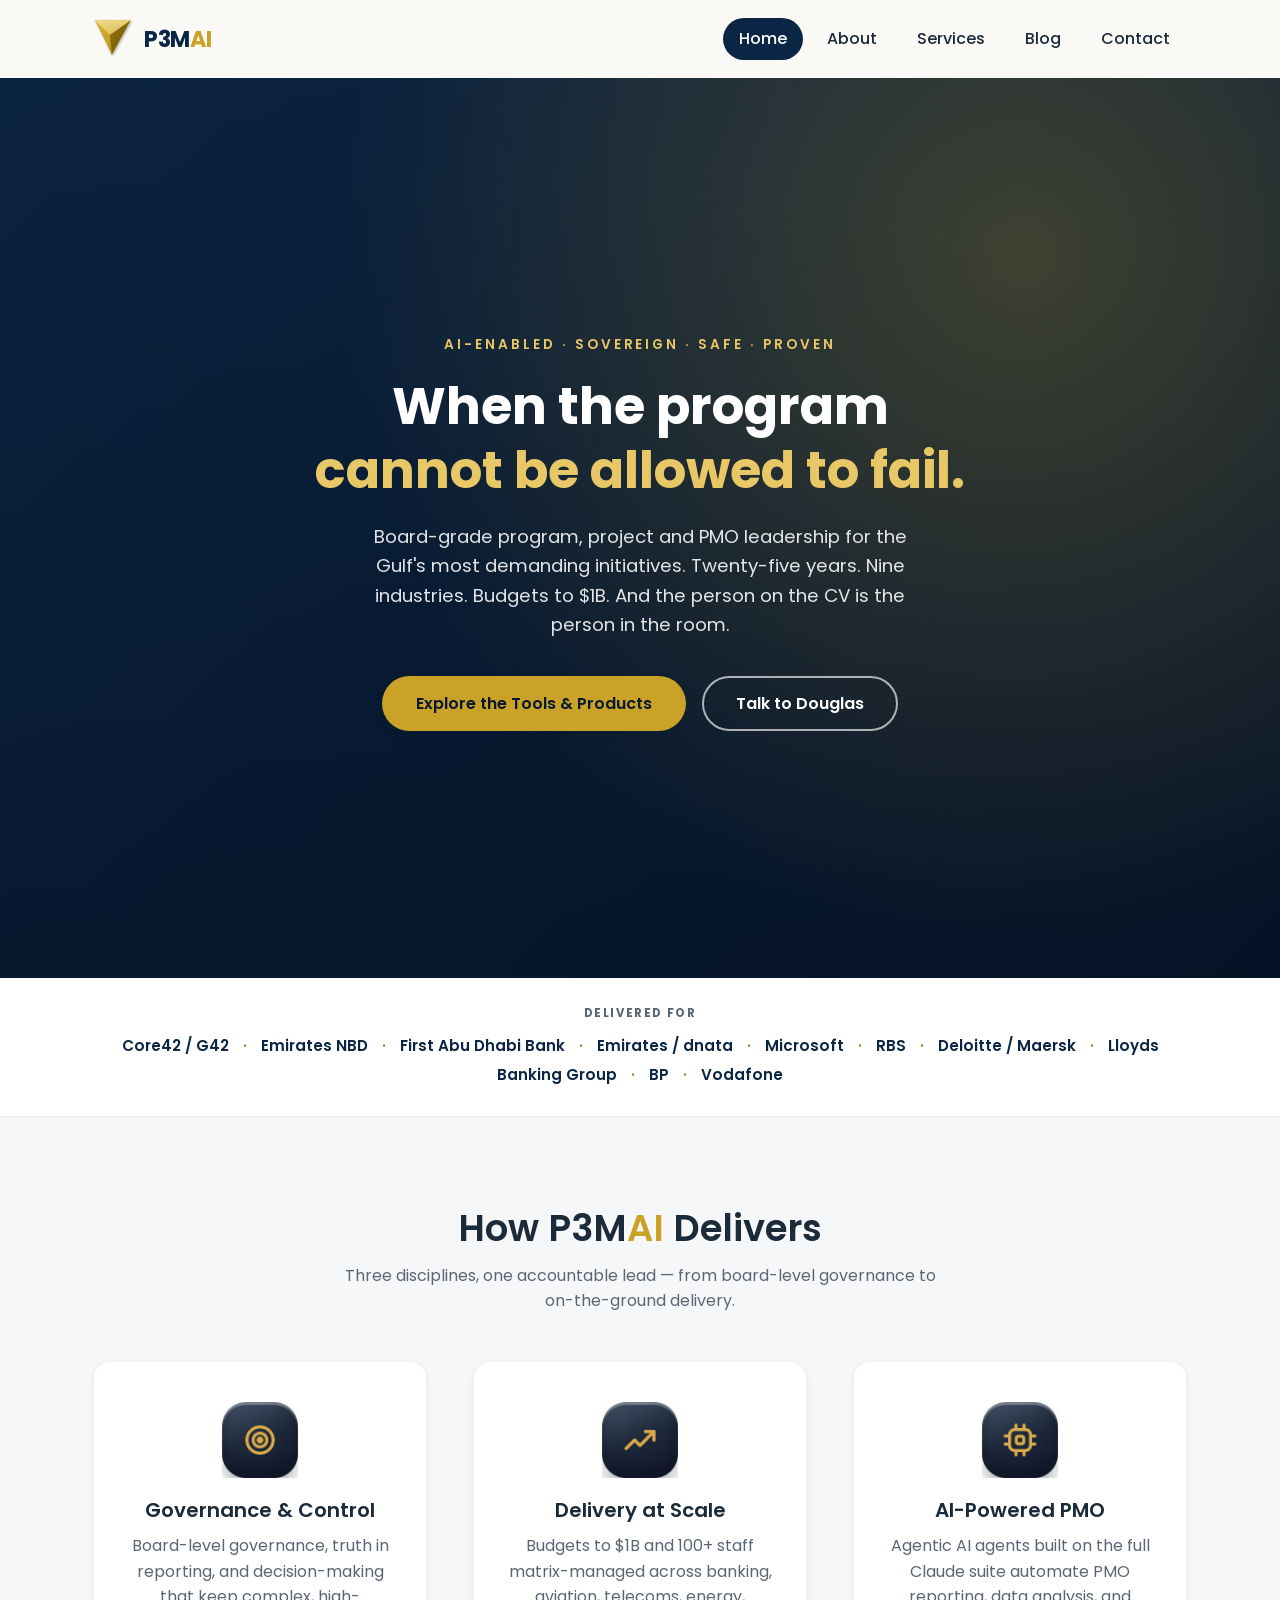
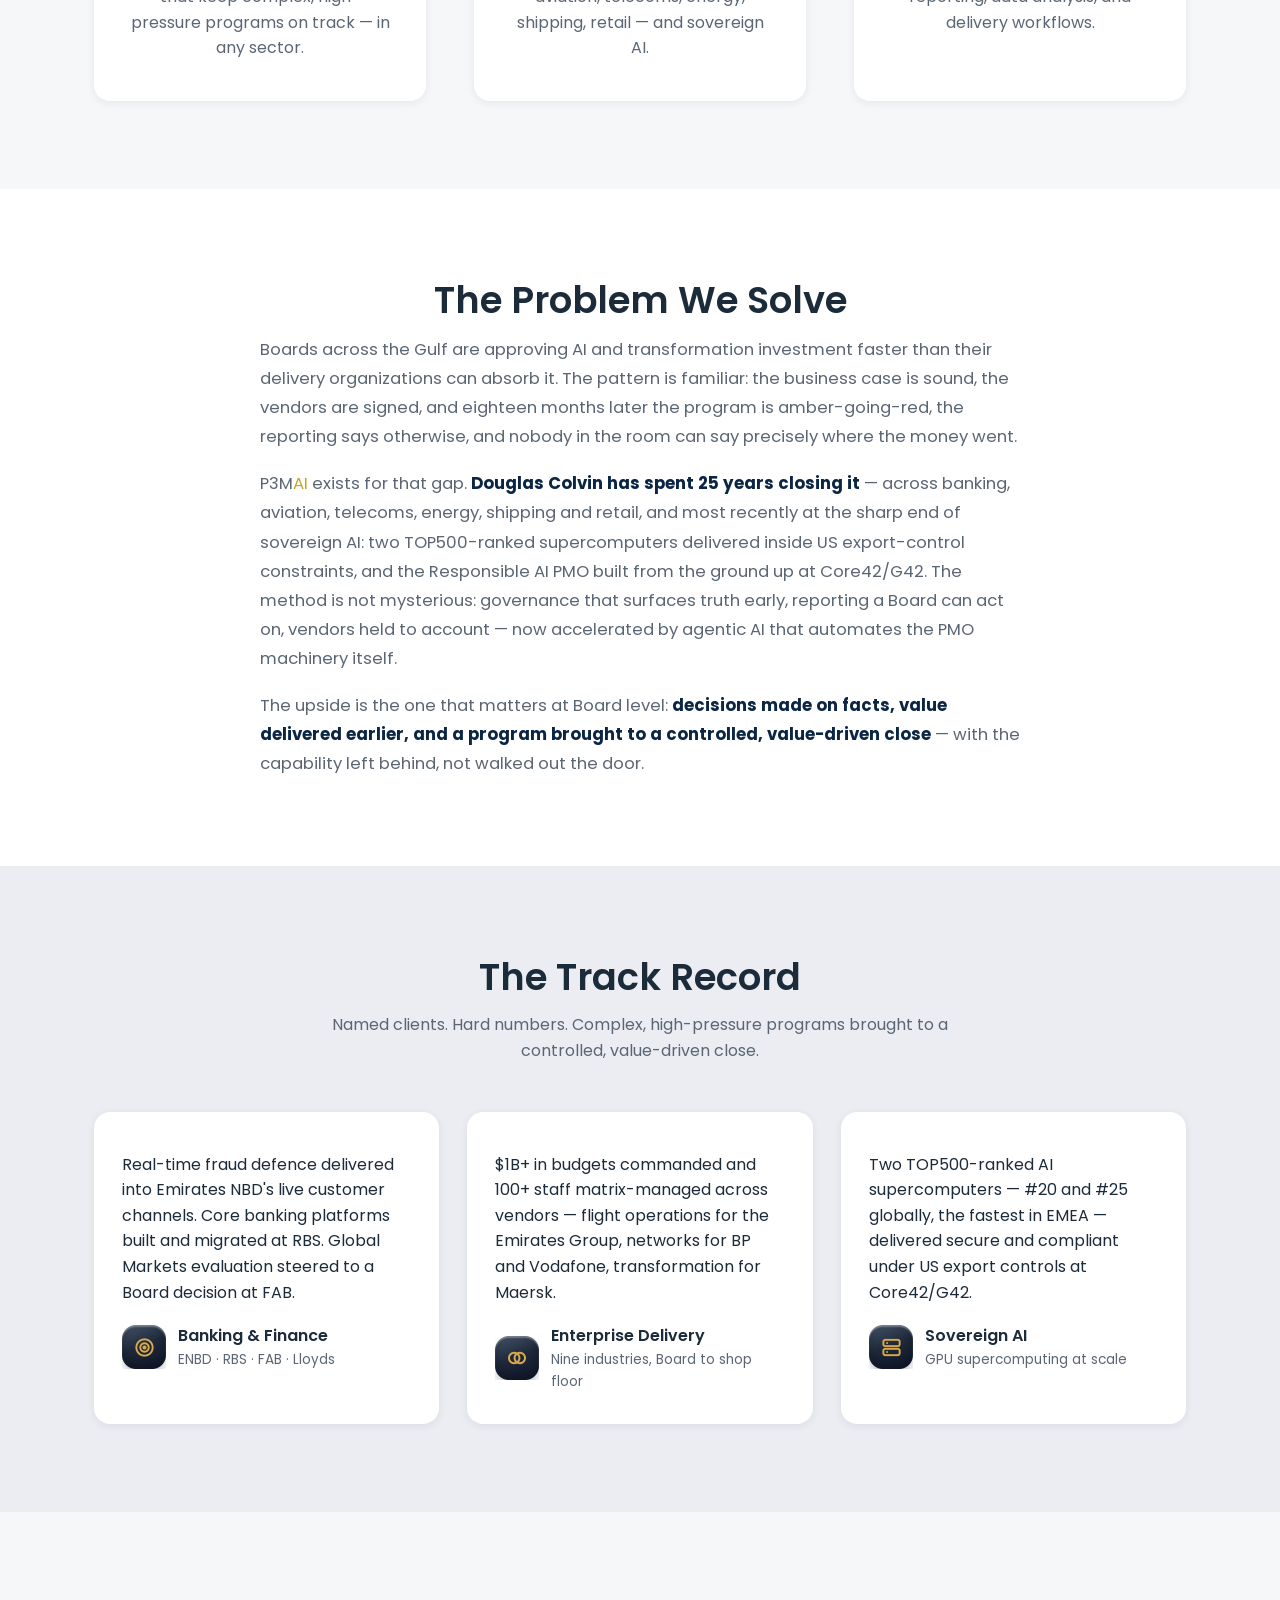
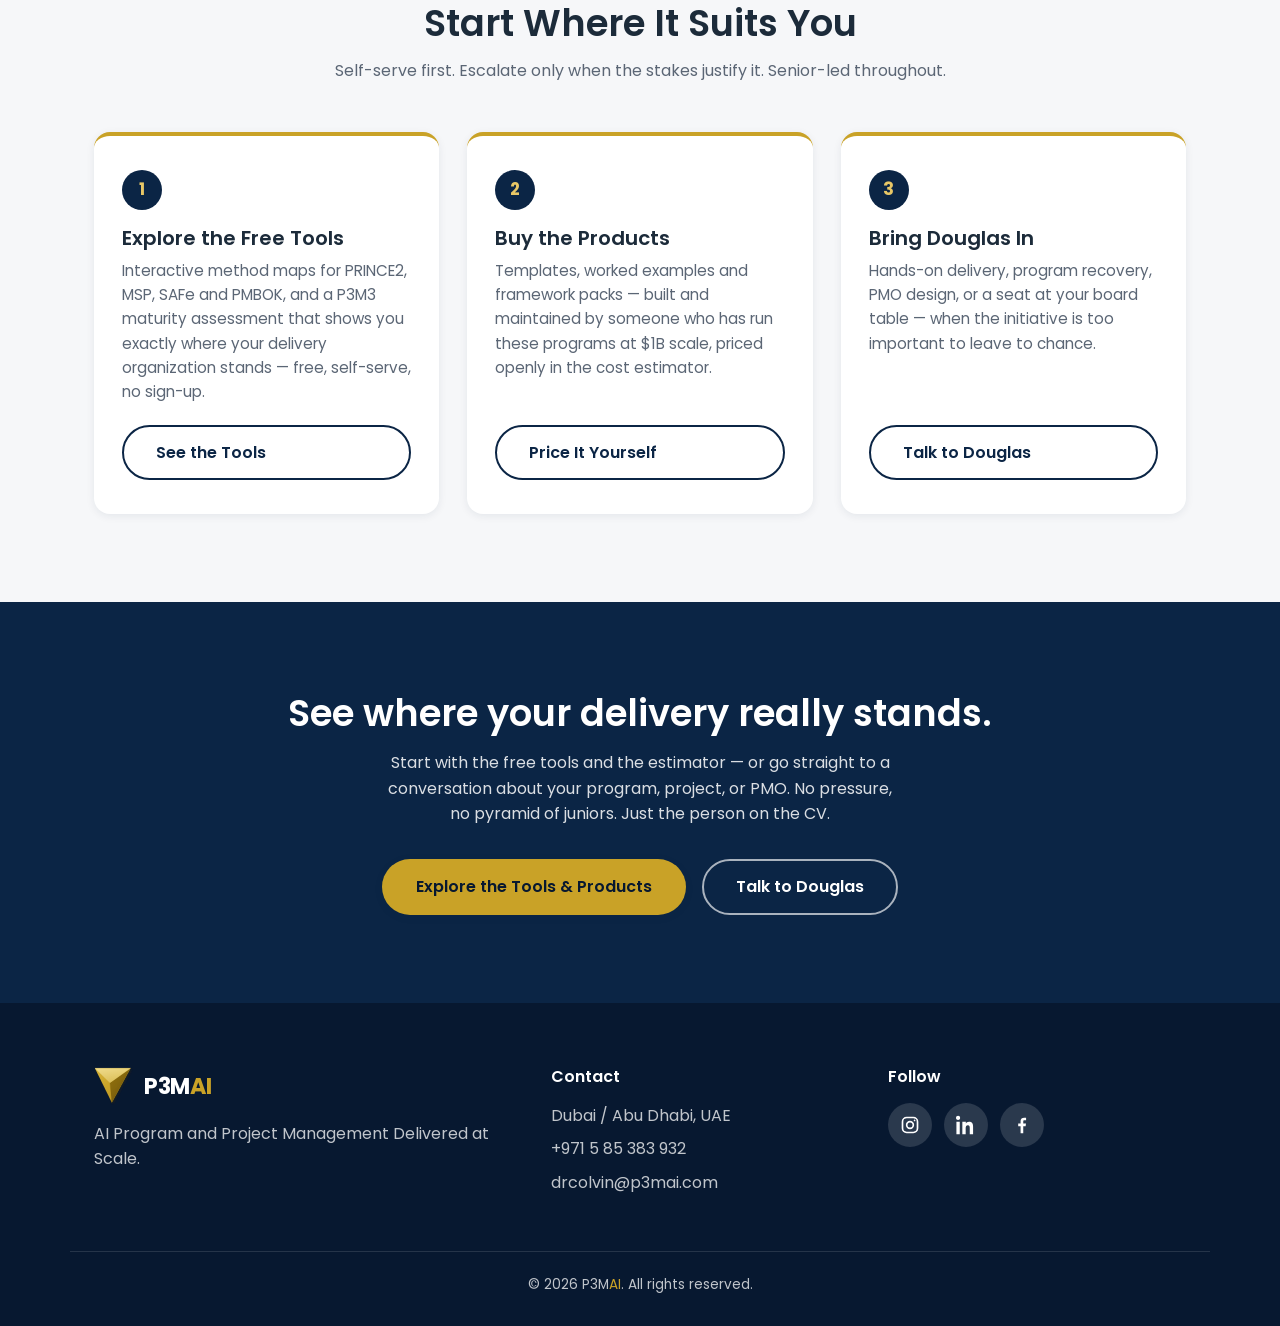
==== commit 174fc684: "Board-level copy overhaul: positioning, storytelling, and service pages Repositions the site from a " ====
--- a/index.html
+++ b/index.html
@@ -4,12 +4,12 @@
   <meta charset="UTF-8">
   <meta name="viewport" content="width=device-width, initial-scale=1.0">
   <title>P3MAI | AI Program and Project Management Delivered at Scale</title>
-  <meta name="description" content="P3MAI delivers Program, Project, and PMO management for AI infrastructure and enterprise transformation — governance, delivery, and results at scale.">
+  <meta name="description" content="Board-grade program, project and PMO leadership for the Gulf's most demanding initiatives — AI-enabled, sovereign and safe. 25 years, nine industries, budgets to $1B.">
   <link rel="icon" type="image/svg+xml" href="favicon.svg?v=2">
   <link rel="preconnect" href="https://fonts.googleapis.com">
   <link rel="preconnect" href="https://fonts.gstatic.com" crossorigin>
   <link href="https://fonts.googleapis.com/css2?family=Poppins:wght@400;500;600;700&display=swap" rel="stylesheet">
-  <link rel="stylesheet" href="style.css?v=4">
+  <link rel="stylesheet" href="style.css?v=6">
 </head>
 <body>
 
@@ -38,9 +38,23 @@
     <!-- Hero -->
     <section class="hero">
       <div class="container hero-content">
-        <h1>AI Program and Project Management <span>Delivered at Scale.</span></h1>
-        <p>Program, project, and PMO leadership for AI infrastructure and enterprise transformation — governance, delivery, and results for complex, high-pressure initiatives.</p>
-        <a href="contact.html" class="btn btn-accent">Get in Touch</a>
+        <span class="hero-eyebrow">AI-Enabled &middot; Sovereign &middot; Safe &middot; Proven</span>
+        <h1>When the program <span>cannot be allowed to fail.</span></h1>
+        <p>Board-grade program, project and PMO leadership for the Gulf's most demanding initiatives. Twenty-five years. Nine industries. Budgets to $1B. And the person on the CV is the person in the room.</p>
+        <div class="cta-row">
+          <a href="services.html" class="btn btn-accent">Explore the Tools &amp; Products</a>
+          <a href="contact.html" class="btn btn-ghost">Talk to Douglas</a>
+        </div>
+      </div>
+    </section>
+
+    <!-- Named clients -->
+    <section class="client-strip">
+      <div class="container">
+        <div class="strip-label">Delivered For</div>
+        <div class="strip-names">
+          Core42 / G42 <span>&middot;</span> Emirates NBD <span>&middot;</span> First Abu Dhabi Bank <span>&middot;</span> Emirates / dnata <span>&middot;</span> Microsoft <span>&middot;</span> RBS <span>&middot;</span> Deloitte / Maersk <span>&middot;</span> Lloyds Banking Group <span>&middot;</span> BP <span>&middot;</span> Vodafone
+        </div>
       </div>
     </section>
 
@@ -53,12 +67,12 @@
           <div class="card reveal">
             <div class="card-icon" style="background:none;width:76px;height:76px;"><img src="governance-and-control.png" alt="Governance and Control" style="width:100%;height:100%;display:block;"></div>
             <h3>Governance &amp; Control</h3>
-            <p>Board-level governance, standards, and reporting that keep complex, high-pressure programs on track and under control.</p>
+            <p>Board-level governance, truth in reporting, and decision-making that keep complex, high-pressure programs on track — in any sector.</p>
           </div>
           <div class="card reveal">
             <div class="card-icon" style="background:none;width:76px;height:76px;"><img src="delivery-at-scale.png" alt="Delivery at Scale" style="width:100%;height:100%;display:block;"></div>
             <h3>Delivery at Scale</h3>
-            <p>Program and project budgets of up to $1B, matrix-managing 100+ staff and multiple vendors to a controlled, value-driven close.</p>
+            <p>Budgets to $1B and 100+ staff matrix-managed across banking, aviation, telecoms, energy, shipping, retail — and sovereign AI.</p>
           </div>
           <div class="card reveal">
             <div class="card-icon" style="background:none;width:76px;height:76px;"><img src="ai-powered-pmo.png" alt="AI-Powered PMO" style="width:100%;height:100%;display:block;"></div>
@@ -69,44 +83,105 @@
       </div>
     </section>
 
+    <!-- The problem we solve -->
+    <section class="story-section">
+      <div class="container">
+        <h2 class="section-title reveal">The Problem We Solve</h2>
+        <div class="story-copy reveal">
+          <p>Boards across the Gulf are approving AI and transformation investment faster than their delivery organizations can absorb it. The pattern is familiar: the business case is sound, the vendors are signed, and eighteen months later the program is amber-going-red, the reporting says otherwise, and nobody in the room can say precisely where the money went.</p>
+          <p>P3M<span style="color:#C9A227">AI</span> exists for that gap. <strong>Douglas Colvin has spent 25 years closing it</strong> — across banking, aviation, telecoms, energy, shipping and retail, and most recently at the sharp end of sovereign AI: two TOP500-ranked supercomputers delivered inside US export-control constraints, and the Responsible AI PMO built from the ground up at Core42/G42. The method is not mysterious: governance that surfaces truth early, reporting a Board can act on, vendors held to account — now accelerated by agentic AI that automates the PMO machinery itself.</p>
+          <p>The upside is the one that matters at Board level: <strong>decisions made on facts, value delivered earlier, and a program brought to a controlled, value-driven close</strong> — with the capability left behind, not walked out the door.</p>
+        </div>
+      </div>
+    </section>
+
     <!-- Track record -->
     <section class="testimonials">
       <div class="container">
-        <h2 class="section-title reveal">Delivering at Scale</h2>
-        <p class="section-subtitle reveal">A track record of complex, high-pressure programs brought to a controlled, value-driven close.</p>
+        <h2 class="section-title reveal">The Track Record</h2>
+        <p class="section-subtitle reveal">Named clients. Hard numbers. Complex, high-pressure programs brought to a controlled, value-driven close.</p>
         <div class="testimonial-grid">
           <div class="testimonial-card reveal">
+            <p class="quote">Real-time fraud defence delivered into Emirates NBD's live customer channels. Core banking platforms built and migrated at RBS. Global Markets evaluation steered to a Board decision at FAB.</p>
+            <div class="testimonial-author">
+              <div class="author-avatar" style="background:none;width:44px;height:44px;"><img src="mini-budget-governance.png" alt="Banking and Finance" style="width:100%;height:100%;display:block;"></div>
+              <div>
+                <div class="author-name">Banking &amp; Finance</div>
+                <div class="author-role">ENBD &middot; RBS &middot; FAB &middot; Lloyds</div>
+              </div>
+            </div>
+          </div>
+          <div class="testimonial-card reveal">
+            <p class="quote">$1B+ in budgets commanded and 100+ staff matrix-managed across vendors — flight operations for the Emirates Group, networks for BP and Vodafone, transformation for Maersk.</p>
+            <div class="testimonial-author">
+              <div class="author-avatar" style="background:none;width:44px;height:44px;"><img src="mini-team-leadership.png" alt="Enterprise Delivery" style="width:100%;height:100%;display:block;"></div>
+              <div>
+                <div class="author-name">Enterprise Delivery</div>
+                <div class="author-role">Nine industries, Board to shop floor</div>
+              </div>
+            </div>
+          </div>
+          <div class="testimonial-card reveal">
+            <p class="quote">Two TOP500-ranked AI supercomputers — #20 and #25 globally, the fastest in EMEA — delivered secure and compliant under US export controls at Core42/G42.</p>
+            <div class="testimonial-author">
+              <div class="author-avatar" style="background:none;width:44px;height:44px;"><img src="mini-ai-infrastructure.png" alt="AI Infrastructure" style="width:100%;height:100%;display:block;"></div>
+              <div>
+                <div class="author-name">Sovereign AI</div>
+                <div class="author-role">GPU supercomputing at scale</div>
+              </div>
+            </div>
+          </div>
+        </div>
+      </div>
+    </section>
+
+    <!--
+      What colleagues say — REAL testimonials only (site rule: nothing fabricated).
+      Uncomment and fill as quotes arrive from past sponsors/colleagues, with their
+      permission. Keep name + role + organization; drop any line that can't be attributed.
+
+    <section class="testimonials">
+      <div class="container">
+        <h2 class="section-title reveal">What Colleagues Say</h2>
+        <div class="testimonial-grid">
+          <div class="testimonial-card reveal">
             <div class="quote-mark">&ldquo;</div>
-            <p class="quote">$1B+ in program and project budgets managed across AI infrastructure, banking, and enterprise transformation.</p>
-            <div class="testimonial-author">
-              <div class="author-avatar" style="background:none;width:44px;height:44px;"><img src="mini-budget-governance.png" alt="Budget and Governance" style="width:100%;height:100%;display:block;"></div>
-              <div>
-                <div class="author-name">Budget &amp; Governance</div>
-                <div class="author-role">Multi-vendor, matrix-led delivery</div>
-              </div>
-            </div>
-          </div>
-          <div class="testimonial-card reveal">
-            <div class="quote-mark">&ldquo;</div>
-            <p class="quote">100+ staff matrix-managed across multiple vendors on single initiatives, reporting to Board and C-suite stakeholders.</p>
-            <div class="testimonial-author">
-              <div class="author-avatar" style="background:none;width:44px;height:44px;"><img src="mini-team-leadership.png" alt="Team Leadership" style="width:100%;height:100%;display:block;"></div>
-              <div>
-                <div class="author-name">Team Leadership</div>
-                <div class="author-role">Cross-vendor, cross-industry</div>
-              </div>
-            </div>
-          </div>
-          <div class="testimonial-card reveal">
-            <div class="quote-mark">&ldquo;</div>
-            <p class="quote">Two TOP500-ranked AI supercomputers delivered — ranked #20 and #25 globally, the fastest in EMEA.</p>
-            <div class="testimonial-author">
-              <div class="author-avatar" style="background:none;width:44px;height:44px;"><img src="mini-ai-infrastructure.png" alt="AI Infrastructure" style="width:100%;height:100%;display:block;"></div>
-              <div>
-                <div class="author-name">AI Infrastructure</div>
-                <div class="author-role">GPU supercomputing at scale</div>
-              </div>
-            </div>
+            <p class="quote">QUOTE TEXT</p>
+            <div class="testimonial-author">
+              <div>
+                <div class="author-name">NAME</div>
+                <div class="author-role">ROLE, ORGANIZATION</div>
+              </div>
+            </div>
+          </div>
+        </div>
+      </div>
+    </section>
+    -->
+
+    <!-- Start where it suits you -->
+    <section class="features">
+      <div class="container">
+        <h2 class="section-title reveal">Start Where It Suits You</h2>
+        <p class="section-subtitle reveal">Self-serve first. Escalate only when the stakes justify it. Senior-led throughout.</p>
+        <div class="ladder-grid">
+          <div class="ladder-step reveal">
+            <div class="step-num">1</div>
+            <h3>Explore the Free Tools</h3>
+            <p>Interactive method maps for PRINCE2, MSP, SAFe and PMBOK, and a P3M3 maturity assessment that shows you exactly where your delivery organization stands — free, self-serve, no sign-up.</p>
+            <a href="services.html" class="btn btn-outline">See the Tools</a>
+          </div>
+          <div class="ladder-step reveal">
+            <div class="step-num">2</div>
+            <h3>Buy the Products</h3>
+            <p>Templates, worked examples and framework packs — built and maintained by someone who has run these programs at $1B scale, priced openly in the cost estimator.</p>
+            <a href="p3mai_services_cost_estimator.html" class="btn btn-outline">Price It Yourself</a>
+          </div>
+          <div class="ladder-step reveal">
+            <div class="step-num">3</div>
+            <h3>Bring Douglas In</h3>
+            <p>Hands-on delivery, program recovery, PMO design, or a seat at your board table — when the initiative is too important to leave to chance.</p>
+            <a href="contact.html" class="btn btn-outline">Talk to Douglas</a>
           </div>
         </div>
       </div>
@@ -115,9 +190,12 @@
     <!-- CTA -->
     <section class="cta">
       <div class="container cta-content reveal">
-        <h2>Ready to bring your AI program under control?</h2>
-        <p>Get in touch to talk through your program, project, or PMO needs — no pressure, just a straightforward conversation.</p>
-        <a href="contact.html" class="btn btn-accent">Get in Touch</a>
+        <h2>See where your delivery really stands.</h2>
+        <p>Start with the free tools and the estimator — or go straight to a conversation about your program, project, or PMO. No pressure, no pyramid of juniors. Just the person on the CV.</p>
+        <div class="cta-row">
+          <a href="services.html" class="btn btn-accent">Explore the Tools &amp; Products</a>
+          <a href="contact.html" class="btn btn-ghost">Talk to Douglas</a>
+        </div>
       </div>
     </section>
 
--- a/style.css
+++ b/style.css
@@ -224,6 +224,30 @@
   max-width: 560px;
   margin: 0 auto 36px;
 }
+/* Capability strapline above the hero H1 — the "hint at option B" line */
+.hero-eyebrow {
+  display: block;
+  color: var(--color-accent-light, #E8C766);
+  font-size: 0.85rem;
+  font-weight: 600;
+  letter-spacing: 0.22em;
+  text-transform: uppercase;
+  margin-bottom: 18px;
+}
+/* Paired CTA buttons in hero and CTA bands */
+.cta-row { display: flex; gap: 16px; justify-content: center; flex-wrap: wrap; }
+/* White-outline button for use on navy backgrounds (btn-outline is navy-on-light) */
+.btn-ghost {
+  background: transparent;
+  color: var(--color-white);
+  border: 2px solid rgba(255,255,255,0.65);
+  padding: 13px 32px;
+}
+.btn-ghost:hover {
+  background: var(--color-white);
+  color: var(--color-primary);
+  transform: translateY(-3px);
+}
 
 .page-hero {
   background: linear-gradient(135deg, var(--color-primary) 0%, var(--color-primary-dark) 100%);
@@ -233,6 +257,128 @@
 }
 .page-hero h1 { color: var(--color-white); }
 .page-hero p { color: rgba(255,255,255,0.85); max-width: 560px; margin: 14px auto 0; }
+
+/* =========================================================
+   Client strip (Home) — named past clients/employers, text only
+   ========================================================= */
+.client-strip {
+  background: var(--color-white);
+  padding: 26px 0;
+  border-bottom: 1px solid var(--color-bg-alt);
+  text-align: center;
+}
+.client-strip .strip-label {
+  font-size: 0.72rem;
+  font-weight: 700;
+  letter-spacing: 0.14em;
+  text-transform: uppercase;
+  color: var(--color-text-muted);
+  margin-bottom: 10px;
+}
+.client-strip .strip-names {
+  font-size: 0.95rem;
+  font-weight: 600;
+  color: var(--color-primary);
+  line-height: 1.9;
+}
+.client-strip .strip-names span { color: var(--color-accent-dark); padding: 0 10px; }
+
+/* =========================================================
+   Story section (Home) — the problem / approach / upside narrative
+   ========================================================= */
+.story-section { background: var(--color-white); }
+.story-copy { max-width: 760px; margin: 0 auto; }
+.story-copy p { margin-bottom: 18px; font-size: 1.04rem; line-height: 1.75; }
+.story-copy p:last-child { margin-bottom: 0; }
+.story-copy strong { color: var(--color-primary); }
+
+/* =========================================================
+   Ladder (Home + service pages) — the engagement path steps
+   ========================================================= */
+.ladder-grid {
+  display: grid;
+  grid-template-columns: repeat(3, 1fr);
+  gap: 28px;
+}
+.ladder-step {
+  background: var(--color-white);
+  border-radius: var(--radius-md);
+  padding: 34px 28px;
+  box-shadow: var(--shadow-sm);
+  border-top: 4px solid var(--color-accent);
+  display: flex;
+  flex-direction: column;
+  transition: transform var(--transition), box-shadow var(--transition);
+}
+.ladder-step:hover { transform: translateY(-8px); box-shadow: var(--shadow-md); }
+.step-num {
+  width: 40px;
+  height: 40px;
+  border-radius: 50%;
+  background: var(--color-primary);
+  color: var(--color-accent-light, #E8C766);
+  display: flex;
+  align-items: center;
+  justify-content: center;
+  font-weight: 700;
+  font-size: 1.05rem;
+  margin-bottom: 16px;
+}
+.ladder-step h3 { margin-bottom: 8px; }
+.ladder-step p { font-size: 0.95rem; color: var(--color-text-muted); flex-grow: 1; margin-bottom: 20px; }
+
+/* =========================================================
+   Case study (service pages) — problem / approach / upside block
+   ========================================================= */
+.case-study {
+  background: var(--color-white);
+  border-radius: var(--radius-md);
+  box-shadow: var(--shadow-md);
+  border-left: 5px solid var(--color-accent);
+  padding: 40px 44px;
+  max-width: 860px;
+  margin: 0 auto;
+}
+.case-study h3 { margin-bottom: 22px; font-size: 1.35rem; }
+.case-study .cs-row { margin-bottom: 18px; }
+.case-study .cs-row:last-child { margin-bottom: 0; }
+.cs-label {
+  display: block;
+  font-size: 0.72rem;
+  font-weight: 700;
+  letter-spacing: 0.12em;
+  text-transform: uppercase;
+  color: var(--color-accent-dark);
+  margin-bottom: 4px;
+}
+.case-study .cs-row p { margin: 0; line-height: 1.7; }
+.case-study + .case-study { margin-top: 28px; }
+
+/* =========================================================
+   Trigger list (service pages) — "when you call me" bullets
+   ========================================================= */
+.trigger-list {
+  max-width: 720px;
+  margin: 0 auto;
+  display: grid;
+  gap: 14px;
+}
+.trigger-list li {
+  background: var(--color-white);
+  border-radius: var(--radius-sm, 10px);
+  box-shadow: var(--shadow-sm);
+  padding: 16px 22px;
+  display: flex;
+  gap: 12px;
+  align-items: flex-start;
+  line-height: 1.6;
+}
+.trigger-list li::before {
+  content: "▸";
+  color: var(--color-accent-dark);
+  font-weight: 700;
+  flex-shrink: 0;
+}
 
 /* =========================================================
    Feature cards (Home)
@@ -359,7 +505,8 @@
 .timeline {
   position: relative;
   display: grid;
-  grid-template-columns: repeat(4, 1fr);
+  /* 6 milestones since the ENBD and Emirates/dnata entries were added */
+  grid-template-columns: repeat(6, 1fr);
   gap: 24px;
   margin-top: 48px;
 }
@@ -367,8 +514,9 @@
   content: "";
   position: absolute;
   top: 15px;
-  left: 12.5%;
-  right: 12.5%;
+  /* half of one column width (100% / 6 / 2) so the rule spans dot-to-dot */
+  left: 8.33%;
+  right: 8.33%;
   height: 2px;
   background: var(--color-bg-alt);
   z-index: 0;
@@ -500,6 +648,7 @@
 .pricing-card .package-name { font-size: 1.05rem; color: var(--color-text-muted); font-weight: 600; text-transform: uppercase; letter-spacing: 0.04em; margin-bottom: 6px; }
 .pricing-card .price { font-size: 1.4rem; font-weight: 700; color: var(--color-primary); margin-bottom: 4px; line-height: 1.3; }
 .pricing-card .price span { font-size: 0.95rem; color: var(--color-text-muted); font-weight: 500; }
+.pricing-card .who-for { font-size: 0.88rem; color: var(--color-text-muted); font-style: italic; margin: 6px 0 0; line-height: 1.5; }
 .pricing-card .feature-list { margin: 24px 0 28px; flex-grow: 1; }
 .pricing-card .feature-list li {
   padding: 9px 0;
@@ -518,6 +667,12 @@
 }
 .pricing-card .btn-accent:hover { transform: translateY(-3px) scale(1.04); }
 .pricing-card .btn + .btn { margin-top: 12px; }
+
+/* ---------- Cost estimator CTA ---------- */
+.estimator-cta {
+  text-align: center;
+  margin-top: 44px;
+}
 
 /* ---------- Comparison table ---------- */
 .comparison-wrap {
@@ -893,6 +1048,7 @@
   .feature-cards,
   .testimonial-grid,
   .services-grid,
+  .ladder-grid,
   .values-grid { grid-template-columns: repeat(2, 1fr); }
   .blog-layout { grid-template-columns: 1fr; }
   .footer-grid { grid-template-columns: 1fr 1fr; }
@@ -928,7 +1084,9 @@
   .feature-cards,
   .testimonial-grid,
   .services-grid,
+  .ladder-grid,
   .values-grid { grid-template-columns: 1fr; }
+  .case-study { padding: 30px 24px; }
   .blog-card { flex-direction: column; }
   .blog-thumb { flex-basis: auto; height: 160px; }
   .footer-grid { grid-template-columns: 1fr; text-align: center; }
